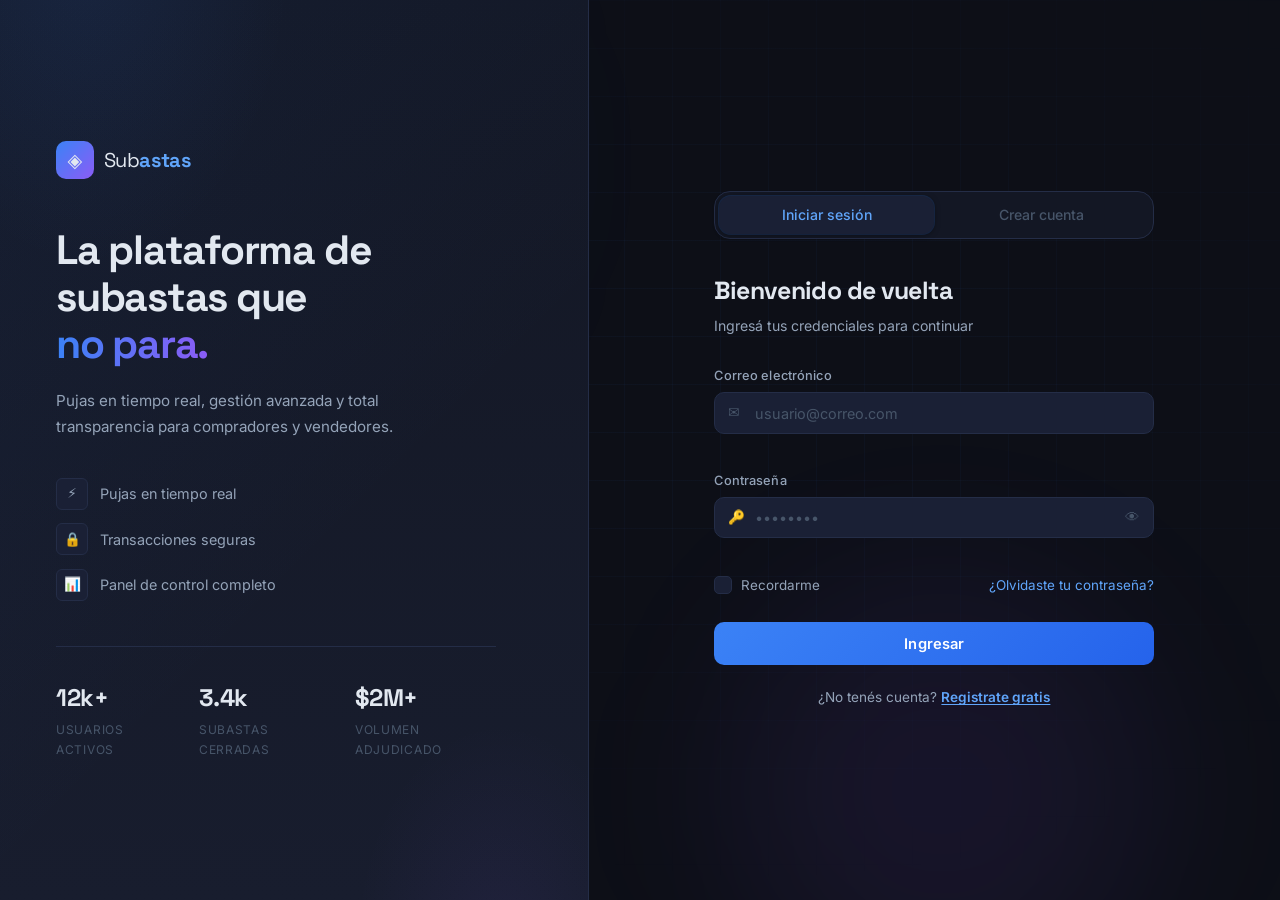
==== login.html @ eee43f75 "interfaz registro y login, falta conectar" ====
<!DOCTYPE html>
<html lang="es">
<head>
  <meta charset="UTF-8" />
  <meta name="viewport" content="width=device-width, initial-scale=1.0"/>
  <title>Subastas Online — Acceso</title>
  <link rel="preconnect" href="https://fonts.googleapis.com">
  <link rel="preconnect" href="https://fonts.gstatic.com" crossorigin>
  <link href="https://fonts.googleapis.com/css2?family=Inter:wght@300;400;500;600;700&family=Space+Grotesk:wght@500;600;700&display=swap" rel="stylesheet">
  <link rel="stylesheet" href="/css/login.css" />
</head>
<body>

  <!-- ===== BACKGROUND PARTICLES ===== -->
  <div class="bg-grid" aria-hidden="true"></div>
  <div class="bg-glow bg-glow--blue" aria-hidden="true"></div>
  <div class="bg-glow bg-glow--purple" aria-hidden="true"></div>

  <!-- ===== MAIN WRAPPER ===== -->
  <main class="auth-wrapper">

    <!-- LEFT PANEL: Branding -->
    <aside class="brand-panel" aria-hidden="true">
      <div class="brand-panel__inner">
        <div class="brand-logo">
          <span class="brand-logo__icon">◈</span>
          <span class="brand-logo__name">Sub<strong>astas</strong></span>
        </div>
        <h1 class="brand-headline">La plataforma de<br/>subastas que<br/><em>no para.</em></h1>
        <p class="brand-sub">Pujas en tiempo real, gestión avanzada y total transparencia para compradores y vendedores.</p>
        <ul class="brand-features" role="list">
          <li class="feature-item">
            <span class="feature-icon">⚡</span>
            <span>Pujas en tiempo real</span>
          </li>
          <li class="feature-item">
            <span class="feature-icon">🔒</span>
            <span>Transacciones seguras</span>
          </li>
          <li class="feature-item">
            <span class="feature-icon">📊</span>
            <span>Panel de control completo</span>
          </li>
        </ul>
        <div class="brand-stat-row" aria-label="Estadísticas de la plataforma">
          <div class="brand-stat">
            <span class="brand-stat__num">12k+</span>
            <span class="brand-stat__label">Usuarios activos</span>
          </div>
          <div class="brand-stat">
            <span class="brand-stat__num">3.4k</span>
            <span class="brand-stat__label">Subastas cerradas</span>
          </div>
          <div class="brand-stat">
            <span class="brand-stat__num">$2M+</span>
            <span class="brand-stat__label">Volumen adjudicado</span>
          </div>
        </div>
      </div>
    </aside>

    <!-- RIGHT PANEL: Auth Forms -->
    <section class="auth-panel">
      <div class="auth-panel__inner">

        <!-- TAB SWITCHER -->
        <div class="auth-tabs" role="tablist" aria-label="Modo de acceso">
          <button
            class="auth-tab auth-tab--active"
            id="tab-login"
            role="tab"
            aria-selected="true"
            aria-controls="panel-login"
            data-target="login"
          >Iniciar sesión</button>
          <button
            class="auth-tab"
            id="tab-register"
            role="tab"
            aria-selected="false"
            aria-controls="panel-register"
            data-target="register"
          >Crear cuenta</button>
        </div>

        <!-- ===== LOGIN FORM ===== -->
        <div
          id="panel-login"
          class="auth-form-panel active"
          role="tabpanel"
          aria-labelledby="tab-login"
        >
          <div class="form-header">
            <h2 class="form-title">Bienvenido de vuelta</h2>
            <p class="form-subtitle">Ingresá tus credenciales para continuar</p>
          </div>

          <form id="loginForm" class="auth-form" novalidate>

            <div class="field-group">
              <label class="field-label" for="login-email">Correo electrónico</label>
              <div class="field-wrap">
                <span class="field-icon" aria-hidden="true">✉</span>
                <input
                  type="email"
                  id="login-email"
                  name="email"
                  class="field-input"
                  placeholder="usuario@correo.com"
                  autocomplete="email"
                  required
                />
              </div>
              <span class="field-error" id="login-email-error" role="alert"></span>
            </div>

            <div class="field-group">
              <label class="field-label" for="login-password">Contraseña</label>
              <div class="field-wrap">
                <span class="field-icon" aria-hidden="true">🔑</span>
                <input
                  type="password"
                  id="login-password"
                  name="password"
                  class="field-input"
                  placeholder="••••••••"
                  autocomplete="current-password"
                  required
                />
                <button type="button" class="toggle-pass" aria-label="Mostrar contraseña" data-target="login-password">
                  <span class="eye-icon">👁</span>
                </button>
              </div>
              <span class="field-error" id="login-password-error" role="alert"></span>
            </div>

            <div class="form-row form-row--between">
              <label class="checkbox-label">
                <input type="checkbox" name="remember" id="login-remember" />
                <span class="checkbox-custom"></span>
                <span>Recordarme</span>
              </label>
              <a href="#" class="link-subtle" id="forgotPasswordLink">¿Olvidaste tu contraseña?</a>
            </div>

            <!-- Server-side error banner -->
            <div class="alert alert--error hidden" id="login-server-error" role="alert"></div>
            <div class="alert alert--success hidden" id="login-server-success" role="alert"></div>

            <button type="submit" class="btn-primary btn-full" id="loginBtn">
              <span class="btn-label">Ingresar</span>
              <span class="btn-spinner hidden" aria-hidden="true"></span>
            </button>

          </form>

          <p class="form-footer-text">
            ¿No tenés cuenta?
            <button type="button" class="link-action" data-switch="register">Registrate gratis</button>
          </p>
        </div>

        <!-- ===== REGISTER FORM ===== -->
        <div
          id="panel-register"
          class="auth-form-panel"
          role="tabpanel"
          aria-labelledby="tab-register"
        >
          <div class="form-header">
            <h2 class="form-title">Creá tu cuenta</h2>
            <p class="form-subtitle">Empezá a pujar en minutos, sin costo</p>
          </div>

          <form id="registerForm" class="auth-form" novalidate>

            <div class="form-row form-row--half">
              <div class="field-group">
                <label class="field-label" for="reg-nombre">Nombre</label>
                <div class="field-wrap">
                  <span class="field-icon" aria-hidden="true">👤</span>
                  <input
                    type="text"
                    id="reg-nombre"
                    name="firstName"
                    class="field-input"
                    placeholder="Juan"
                    autocomplete="given-name"
                    required
                  />
                </div>
                <span class="field-error" id="reg-nombre-error" role="alert"></span>
              </div>
              <div class="field-group">
                <label class="field-label" for="reg-apellido">Apellido</label>
                <div class="field-wrap">
                  <input
                    type="text"
                    id="reg-apellido"
                    name="lastName"
                    class="field-input field-input--no-icon"
                    placeholder="García"
                    autocomplete="family-name"
                    required
                  />
                </div>
                <span class="field-error" id="reg-apellido-error" role="alert"></span>
              </div>
            </div>

            <div class="field-group">
              <label class="field-label" for="reg-username">Nombre de usuario</label>
              <div class="field-wrap">
                <span class="field-icon" aria-hidden="true">@</span>
                <input
                  type="text"
                  id="reg-username"
                  name="username"
                  class="field-input"
                  placeholder="juangarcia"
                  autocomplete="username"
                  required
                />
                <span class="field-status" id="username-status" aria-live="polite"></span>
              </div>
              <span class="field-error" id="reg-username-error" role="alert"></span>
            </div>

            <div class="field-group">
              <label class="field-label" for="reg-email">Correo electrónico</label>
              <div class="field-wrap">
                <span class="field-icon" aria-hidden="true">✉</span>
                <input
                  type="email"
                  id="reg-email"
                  name="email"
                  class="field-input"
                  placeholder="juan@correo.com"
                  autocomplete="email"
                  required
                />
              </div>
              <span class="field-error" id="reg-email-error" role="alert"></span>
            </div>

            <div class="field-group">
              <label class="field-label" for="reg-password">Contraseña</label>
              <div class="field-wrap">
                <span class="field-icon" aria-hidden="true">🔑</span>
                <input
                  type="password"
                  id="reg-password"
                  name="password"
                  class="field-input"
                  placeholder="Mín. 8 caracteres"
                  autocomplete="new-password"
                  required
                  minlength="8"
                />
                <button type="button" class="toggle-pass" aria-label="Mostrar contraseña" data-target="reg-password">
                  <span class="eye-icon">👁</span>
                </button>
              </div>
              <!-- Password strength -->
              <div class="pass-strength" id="pass-strength" aria-live="polite">
                <div class="pass-strength__bar">
                  <span class="pass-strength__fill" id="pass-strength-fill"></span>
                </div>
                <span class="pass-strength__label" id="pass-strength-label"></span>
              </div>
              <span class="field-error" id="reg-password-error" role="alert"></span>
            </div>

            <div class="field-group">
              <label class="field-label" for="reg-confirm">Confirmar contraseña</label>
              <div class="field-wrap">
                <span class="field-icon" aria-hidden="true">🔒</span>
                <input
                  type="password"
                  id="reg-confirm"
                  name="confirmPassword"
                  class="field-input"
                  placeholder="Repetí tu contraseña"
                  autocomplete="new-password"
                  required
                />
              </div>
              <span class="field-error" id="reg-confirm-error" role="alert"></span>
            </div>

            <label class="checkbox-label checkbox-label--terms">
              <input type="checkbox" name="terms" id="reg-terms" required />
              <span class="checkbox-custom"></span>
              <span>Acepto los <a href="#" class="link-subtle">Términos de uso</a> y la <a href="#" class="link-subtle">Política de privacidad</a></span>
            </label>
            <span class="field-error" id="reg-terms-error" role="alert"></span>

            <!-- Server-side messages -->
            <div class="alert alert--error hidden" id="register-server-error" role="alert"></div>
            <div class="alert alert--success hidden" id="register-server-success" role="alert"></div>

            <button type="submit" class="btn-primary btn-full" id="registerBtn">
              <span class="btn-label">Crear cuenta</span>
              <span class="btn-spinner hidden" aria-hidden="true"></span>
            </button>

          </form>

          <p class="form-footer-text">
            ¿Ya tenés cuenta?
            <button type="button" class="link-action" data-switch="login">Iniciá sesión</button>
          </p>
        </div>

      </div>
    </section>

  </main>

  <script src="/js/login.js"></script>
</body>
</html>
---- css/login.css ----
/* ==========================================================
   SUBASTAS ONLINE — Auth Styles
   Theme: Dark Navy / Accent Blue-Teal
   Fonts: Space Grotesk (display) · Inter (body)
   ========================================================== */

/* ── Reset & Base ─────────────────────────────────────── */
*, *::before, *::after { box-sizing: border-box; margin: 0; padding: 0; }

:root {
  /* Palette */
  --bg-deep:       #0d0f17;
  --bg-card:       #131724;
  --bg-card-2:     #181d2e;
  --bg-input:      #1a2035;
  --bg-input-focus:#1f2844;
  --border:        #242d47;
  --border-focus:  #3b82f6;
  --border-error:  #ef4444;
  --border-success:#22c55e;

  /* Accent */
  --accent-blue:   #3b82f6;
  --accent-blue-h: #60a5fa;
  --accent-green:  #22c55e;
  --accent-amber:  #f59e0b;
  --accent-red:    #ef4444;
  --accent-purple: #8b5cf6;

  /* Text */
  --text-primary:  #e2e8f0;
  --text-secondary:#94a3b8;
  --text-muted:    #475569;
  --text-link:     #60a5fa;

  /* Glow (subtle ambient) */
  --glow-blue:     rgba(59,130,246,0.12);
  --glow-purple:   rgba(139,92,246,0.08);

  /* Typography */
  --font-display:  'Space Grotesk', system-ui, sans-serif;
  --font-body:     'Inter', system-ui, sans-serif;

  /* Sizing */
  --radius-sm:     6px;
  --radius-md:     10px;
  --radius-lg:     16px;
  --radius-xl:     22px;

  /* Motion */
  --ease-out:      cubic-bezier(0.22, 1, 0.36, 1);
  --ease-in-out:   cubic-bezier(0.45, 0, 0.55, 1);
  --dur-fast:      150ms;
  --dur-med:       280ms;
  --dur-slow:      420ms;
}

html { font-size: 16px; -webkit-text-size-adjust: 100%; }

body {
  min-height: 100dvh;
  background: var(--bg-deep);
  color: var(--text-primary);
  font-family: var(--font-body);
  font-size: 0.9rem;
  line-height: 1.6;
  overflow-x: hidden;
}

/* ── Background Decorations ───────────────────────────── */
.bg-grid {
  position: fixed;
  inset: 0;
  z-index: 0;
  pointer-events: none;
  background-image:
    linear-gradient(rgba(59,130,246,0.04) 1px, transparent 1px),
    linear-gradient(90deg, rgba(59,130,246,0.04) 1px, transparent 1px);
  background-size: 48px 48px;
  mask-image: radial-gradient(ellipse at 60% 40%, black 20%, transparent 70%);
}

.bg-glow {
  position: fixed;
  z-index: 0;
  pointer-events: none;
  border-radius: 50%;
  filter: blur(80px);
}
.bg-glow--blue {
  width: 560px; height: 560px;
  top: -120px; left: -80px;
  background: var(--glow-blue);
}
.bg-glow--purple {
  width: 420px; height: 420px;
  bottom: -100px; right: 10%;
  background: var(--glow-purple);
}

/* ── Layout ───────────────────────────────────────────── */
.auth-wrapper {
  position: relative;
  z-index: 1;
  min-height: 100dvh;
  display: flex;
}

/* ── Brand Panel (left) ───────────────────────────────── */
.brand-panel {
  flex: 0 0 46%;
  display: flex;
  align-items: center;
  padding: 3rem 3.5rem;
  background:
    linear-gradient(135deg, rgba(59,130,246,0.06) 0%, transparent 60%),
    linear-gradient(to bottom, var(--bg-card) 0%, var(--bg-card-2) 100%);
  border-right: 1px solid var(--border);
  position: relative;
  overflow: hidden;
}

.brand-panel::before {
  content: '';
  position: absolute;
  top: -40%; left: -20%;
  width: 70%; height: 70%;
  background: radial-gradient(ellipse, rgba(59,130,246,0.08) 0%, transparent 70%);
  pointer-events: none;
}

.brand-panel::after {
  content: '';
  position: absolute;
  bottom: -30%; right: -10%;
  width: 50%; height: 50%;
  background: radial-gradient(ellipse, rgba(139,92,246,0.07) 0%, transparent 70%);
  pointer-events: none;
}

.brand-panel__inner {
  position: relative;
  z-index: 1;
  max-width: 440px;
}

/* Logo */
.brand-logo {
  display: flex;
  align-items: center;
  gap: 0.6rem;
  margin-bottom: 3rem;
}
.brand-logo__icon {
  width: 38px; height: 38px;
  background: linear-gradient(135deg, var(--accent-blue), var(--accent-purple));
  border-radius: 10px;
  display: grid;
  place-items: center;
  font-size: 1.2rem;
  flex-shrink: 0;
}
.brand-logo__name {
  font-family: var(--font-display);
  font-size: 1.25rem;
  letter-spacing: -0.02em;
  color: var(--text-primary);
}
.brand-logo__name strong { color: var(--accent-blue-h); font-weight: 700; }

/* Headline */
.brand-headline {
  font-family: var(--font-display);
  font-size: clamp(2rem, 3.2vw, 2.8rem);
  font-weight: 700;
  line-height: 1.15;
  letter-spacing: -0.03em;
  color: var(--text-primary);
  margin-bottom: 1.2rem;
}
.brand-headline em {
  font-style: normal;
  background: linear-gradient(90deg, var(--accent-blue), var(--accent-purple));
  -webkit-background-clip: text;
  -webkit-text-fill-color: transparent;
  background-clip: text;
}

.brand-sub {
  font-size: 0.95rem;
  color: var(--text-secondary);
  line-height: 1.7;
  margin-bottom: 2.4rem;
  max-width: 380px;
}

/* Features list */
.brand-features {
  list-style: none;
  display: flex;
  flex-direction: column;
  gap: 0.85rem;
  margin-bottom: 2.8rem;
}
.feature-item {
  display: flex;
  align-items: center;
  gap: 0.75rem;
  font-size: 0.9rem;
  color: var(--text-secondary);
}
.feature-icon {
  width: 32px; height: 32px;
  background: var(--bg-input);
  border: 1px solid var(--border);
  border-radius: var(--radius-sm);
  display: grid;
  place-items: center;
  font-size: 0.85rem;
  flex-shrink: 0;
}

/* Stats row */
.brand-stat-row {
  display: flex;
  gap: 1.6rem;
  padding-top: 2rem;
  border-top: 1px solid var(--border);
}
.brand-stat {
  display: flex;
  flex-direction: column;
  gap: 0.2rem;
}
.brand-stat__num {
  font-family: var(--font-display);
  font-size: 1.5rem;
  font-weight: 700;
  letter-spacing: -0.02em;
  color: var(--text-primary);
}
.brand-stat__label {
  font-size: 0.75rem;
  color: var(--text-muted);
  text-transform: uppercase;
  letter-spacing: 0.06em;
}

/* ── Auth Panel (right) ───────────────────────────────── */
.auth-panel {
  flex: 1;
  display: flex;
  align-items: center;
  justify-content: center;
  padding: 2.5rem 2rem;
  overflow-y: auto;
}

.auth-panel__inner {
  width: 100%;
  max-width: 440px;
}

/* ── Tabs ─────────────────────────────────────────────── */
.auth-tabs {
  display: flex;
  gap: 0;
  background: var(--bg-card);
  border: 1px solid var(--border);
  border-radius: var(--radius-lg);
  padding: 4px;
  margin-bottom: 2rem;
}

.auth-tab {
  flex: 1;
  padding: 0.65rem 1rem;
  background: transparent;
  border: none;
  border-radius: calc(var(--radius-lg) - 4px);
  color: var(--text-muted);
  font-family: var(--font-body);
  font-size: 0.88rem;
  font-weight: 500;
  cursor: pointer;
  transition: all var(--dur-med) var(--ease-out);
  white-space: nowrap;
}

.auth-tab--active,
.auth-tab:hover {
  color: var(--text-primary);
}

.auth-tab--active {
  background: var(--bg-input);
  box-shadow: 0 1px 6px rgba(0,0,0,0.4), 0 0 0 1px rgba(59,130,246,0.2);
  color: var(--accent-blue-h);
}

/* ── Form Panels ──────────────────────────────────────── */
.auth-form-panel {
  display: none;
  animation: fadeSlideIn var(--dur-med) var(--ease-out) both;
}
.auth-form-panel.active { display: block; }

@keyframes fadeSlideIn {
  from { opacity: 0; transform: translateY(12px); }
  to   { opacity: 1; transform: translateY(0); }
}

/* Form header */
.form-header { margin-bottom: 1.8rem; }
.form-title {
  font-family: var(--font-display);
  font-size: 1.55rem;
  font-weight: 700;
  letter-spacing: -0.025em;
  color: var(--text-primary);
  margin-bottom: 0.3rem;
}
.form-subtitle {
  font-size: 0.88rem;
  color: var(--text-secondary);
}

/* ── Form ─────────────────────────────────────────────── */
.auth-form {
  display: flex;
  flex-direction: column;
  gap: 1.1rem;
}

/* Row helpers */
.form-row {
  display: flex;
  gap: 1rem;
  align-items: flex-start;
}
.form-row--between {
  justify-content: space-between;
  align-items: center;
}
.form-row--half > * { flex: 1; min-width: 0; }

/* Field group */
.field-group {
  display: flex;
  flex-direction: column;
  gap: 0.35rem;
}

.field-label {
  font-size: 0.8rem;
  font-weight: 500;
  color: var(--text-secondary);
  letter-spacing: 0.01em;
}

/* Field wrap (icon + input + toggle) */
.field-wrap {
  position: relative;
  display: flex;
  align-items: center;
}

.field-icon {
  position: absolute;
  left: 0.85rem;
  font-size: 0.85rem;
  color: var(--text-muted);
  pointer-events: none;
  z-index: 1;
  line-height: 1;
}

.field-input {
  width: 100%;
  padding: 0.7rem 0.9rem 0.7rem 2.5rem;
  background: var(--bg-input);
  border: 1px solid var(--border);
  border-radius: var(--radius-md);
  color: var(--text-primary);
  font-family: var(--font-body);
  font-size: 0.9rem;
  transition: border-color var(--dur-fast) ease, background var(--dur-fast) ease,
              box-shadow var(--dur-fast) ease;
  outline: none;
  -webkit-appearance: none;
}

.field-input--no-icon { padding-left: 0.9rem; }

.field-input::placeholder { color: var(--text-muted); }

.field-input:focus {
  border-color: var(--border-focus);
  background: var(--bg-input-focus);
  box-shadow: 0 0 0 3px rgba(59,130,246,0.15);
}

.field-input.is-error {
  border-color: var(--border-error);
  box-shadow: 0 0 0 3px rgba(239,68,68,0.12);
}

.field-input.is-valid {
  border-color: var(--border-success);
}

/* Password toggle */
.toggle-pass {
  position: absolute;
  right: 0.7rem;
  background: none;
  border: none;
  cursor: pointer;
  padding: 0.25rem;
  color: var(--text-muted);
  transition: color var(--dur-fast);
  line-height: 1;
}
.toggle-pass:hover { color: var(--text-secondary); }
.eye-icon { font-size: 0.9rem; }

/* Field status (username check) */
.field-status {
  position: absolute;
  right: 0.85rem;
  font-size: 0.8rem;
  font-weight: 600;
}
.field-status.available { color: var(--accent-green); }
.field-status.taken     { color: var(--accent-red); }

/* Error message */
.field-error {
  font-size: 0.78rem;
  color: var(--accent-red);
  min-height: 1.1em;
  font-weight: 500;
}

/* ── Password Strength ────────────────────────────────── */
.pass-strength {
  display: flex;
  align-items: center;
  gap: 0.6rem;
  margin-top: 0.2rem;
}
.pass-strength__bar {
  flex: 1;
  height: 4px;
  background: var(--border);
  border-radius: 99px;
  overflow: hidden;
}
.pass-strength__fill {
  display: block;
  height: 100%;
  width: 0;
  border-radius: 99px;
  transition: width var(--dur-med) var(--ease-out), background var(--dur-med);
}
.pass-strength__fill.weak   { width: 33%; background: var(--accent-red); }
.pass-strength__fill.medium { width: 66%; background: var(--accent-amber); }
.pass-strength__fill.strong { width: 100%; background: var(--accent-green); }

.pass-strength__label {
  font-size: 0.75rem;
  font-weight: 600;
  min-width: 52px;
  text-align: right;
}
.pass-strength__label.weak   { color: var(--accent-red); }
.pass-strength__label.medium { color: var(--accent-amber); }
.pass-strength__label.strong { color: var(--accent-green); }

/* ── Checkbox ─────────────────────────────────────────── */
.checkbox-label {
  display: flex;
  align-items: flex-start;
  gap: 0.55rem;
  cursor: pointer;
  font-size: 0.84rem;
  color: var(--text-secondary);
  user-select: none;
}
.checkbox-label input[type="checkbox"] { position: absolute; opacity: 0; width: 0; height: 0; }

.checkbox-custom {
  flex-shrink: 0;
  width: 18px; height: 18px;
  background: var(--bg-input);
  border: 1px solid var(--border);
  border-radius: 5px;
  display: grid;
  place-items: center;
  transition: border-color var(--dur-fast), background var(--dur-fast);
  margin-top: 1px;
}
.checkbox-label input[type="checkbox"]:checked ~ .checkbox-custom {
  background: var(--accent-blue);
  border-color: var(--accent-blue);
}
.checkbox-label input[type="checkbox"]:checked ~ .checkbox-custom::after {
  content: '';
  width: 10px; height: 6px;
  border-left: 2px solid #fff;
  border-bottom: 2px solid #fff;
  transform: rotate(-45deg) translateY(-1px);
  display: block;
}

.checkbox-label--terms { align-items: flex-start; margin-top: 0.2rem; }

/* ── Links ────────────────────────────────────────────── */
.link-subtle {
  color: var(--text-link);
  text-decoration: none;
  font-size: 0.84rem;
  transition: color var(--dur-fast);
}
.link-subtle:hover { color: var(--accent-blue-h); text-decoration: underline; }

.link-action {
  background: none;
  border: none;
  color: var(--accent-blue-h);
  font-size: inherit;
  font-family: inherit;
  cursor: pointer;
  font-weight: 600;
  padding: 0;
  text-decoration: underline;
  text-underline-offset: 2px;
  transition: color var(--dur-fast);
}
.link-action:hover { color: #fff; }

/* ── Primary Button ───────────────────────────────────── */
.btn-primary {
  display: flex;
  align-items: center;
  justify-content: center;
  gap: 0.5rem;
  padding: 0.78rem 1.5rem;
  background: linear-gradient(135deg, var(--accent-blue), #2563eb);
  color: #fff;
  font-family: var(--font-body);
  font-size: 0.92rem;
  font-weight: 600;
  border: none;
  border-radius: var(--radius-md);
  cursor: pointer;
  transition: opacity var(--dur-fast), transform var(--dur-fast), box-shadow var(--dur-fast);
  letter-spacing: 0.01em;
  margin-top: 0.5rem;
}
.btn-full { width: 100%; }
.btn-primary:hover:not(:disabled) {
  opacity: 0.88;
  transform: translateY(-1px);
  box-shadow: 0 6px 20px rgba(59,130,246,0.35);
}
.btn-primary:active:not(:disabled) { transform: translateY(0); box-shadow: none; }
.btn-primary:disabled { opacity: 0.5; cursor: not-allowed; }

/* Spinner inside button */
.btn-spinner {
  width: 16px; height: 16px;
  border: 2px solid rgba(255,255,255,0.3);
  border-top-color: #fff;
  border-radius: 50%;
  animation: spin 0.7s linear infinite;
}
@keyframes spin { to { transform: rotate(360deg); } }

/* ── Alert Banners ────────────────────────────────────── */
.alert {
  padding: 0.7rem 1rem;
  border-radius: var(--radius-md);
  font-size: 0.85rem;
  font-weight: 500;
  border: 1px solid;
}
.alert--error {
  background: rgba(239,68,68,0.1);
  border-color: rgba(239,68,68,0.3);
  color: #fca5a5;
}
.alert--success {
  background: rgba(34,197,94,0.1);
  border-color: rgba(34,197,94,0.3);
  color: #86efac;
}
.hidden { display: none !important; }

/* ── Footer text ──────────────────────────────────────── */
.form-footer-text {
  text-align: center;
  margin-top: 1.4rem;
  font-size: 0.85rem;
  color: var(--text-secondary);
}

/* ── Focus visible (accessibility) ───────────────────── */
:focus-visible {
  outline: 2px solid var(--accent-blue);
  outline-offset: 2px;
  border-radius: var(--radius-sm);
}
.field-input:focus-visible { outline: none; /* handled by box-shadow */ }

/* ── Scrollbar ────────────────────────────────────────── */
::-webkit-scrollbar { width: 6px; }
::-webkit-scrollbar-track { background: transparent; }
::-webkit-scrollbar-thumb { background: var(--border); border-radius: 99px; }

/* ── Responsive ───────────────────────────────────────── */
@media (max-width: 900px) {
  .brand-panel { display: none; }
  .auth-panel { padding: 2rem 1.25rem; }
}

@media (max-width: 480px) {
  .form-row--half { flex-direction: column; }
  .brand-stat-row { gap: 1.1rem; flex-wrap: wrap; }
}

/* ── Reduced motion ───────────────────────────────────── */
@media (prefers-reduced-motion: reduce) {
  *, *::before, *::after {
    animation-duration: 0.01ms !important;
    transition-duration: 0.01ms !important;
  }
}
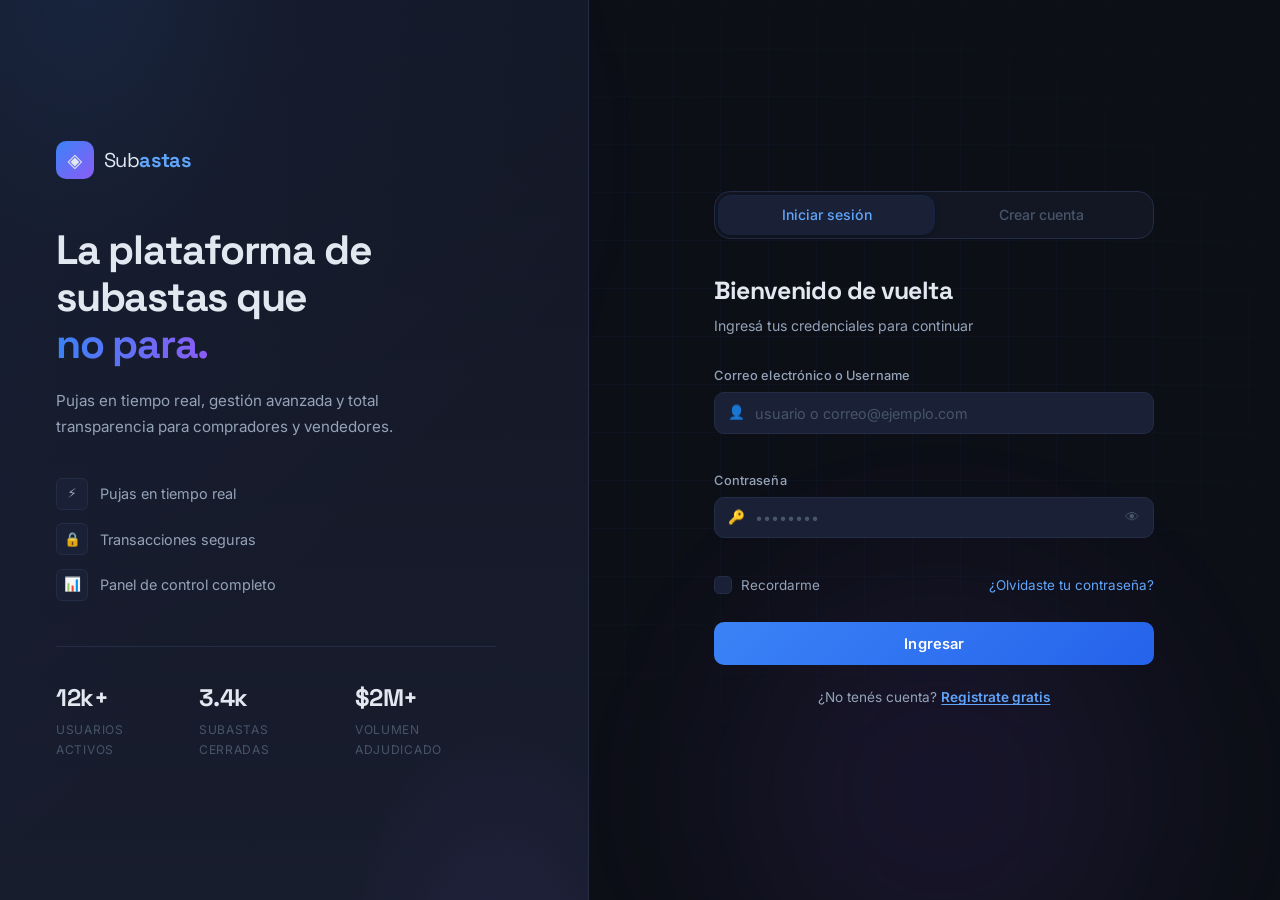
==== commit d09a524e: "conexion registro y login" ====
--- a/login.html
+++ b/login.html
@@ -97,22 +97,22 @@
 
           <form id="loginForm" class="auth-form" novalidate>
 
-            <div class="field-group">
-              <label class="field-label" for="login-email">Correo electrónico</label>
-              <div class="field-wrap">
-                <span class="field-icon" aria-hidden="true">✉</span>
-                <input
-                  type="email"
-                  id="login-email"
-                  name="email"
-                  class="field-input"
-                  placeholder="usuario@correo.com"
-                  autocomplete="email"
-                  required
-                />
-              </div>
-              <span class="field-error" id="login-email-error" role="alert"></span>
-            </div>
+          <div class="field-group">
+            <label class="field-label" for="login-email">Correo electrónico o Username</label>
+            <div class="field-wrap">
+              <span class="field-icon" aria-hidden="true">👤</span>
+              <input
+                type="text"
+                id="login-email"
+                name="login"
+                class="field-input"
+                placeholder="usuario o correo@ejemplo.com"
+                autocomplete="username"
+                required
+              />
+            </div>
+            <span class="field-error" id="login-email-error" role="alert"></span>
+          </div>
 
             <div class="field-group">
               <label class="field-label" for="login-password">Contraseña</label>
